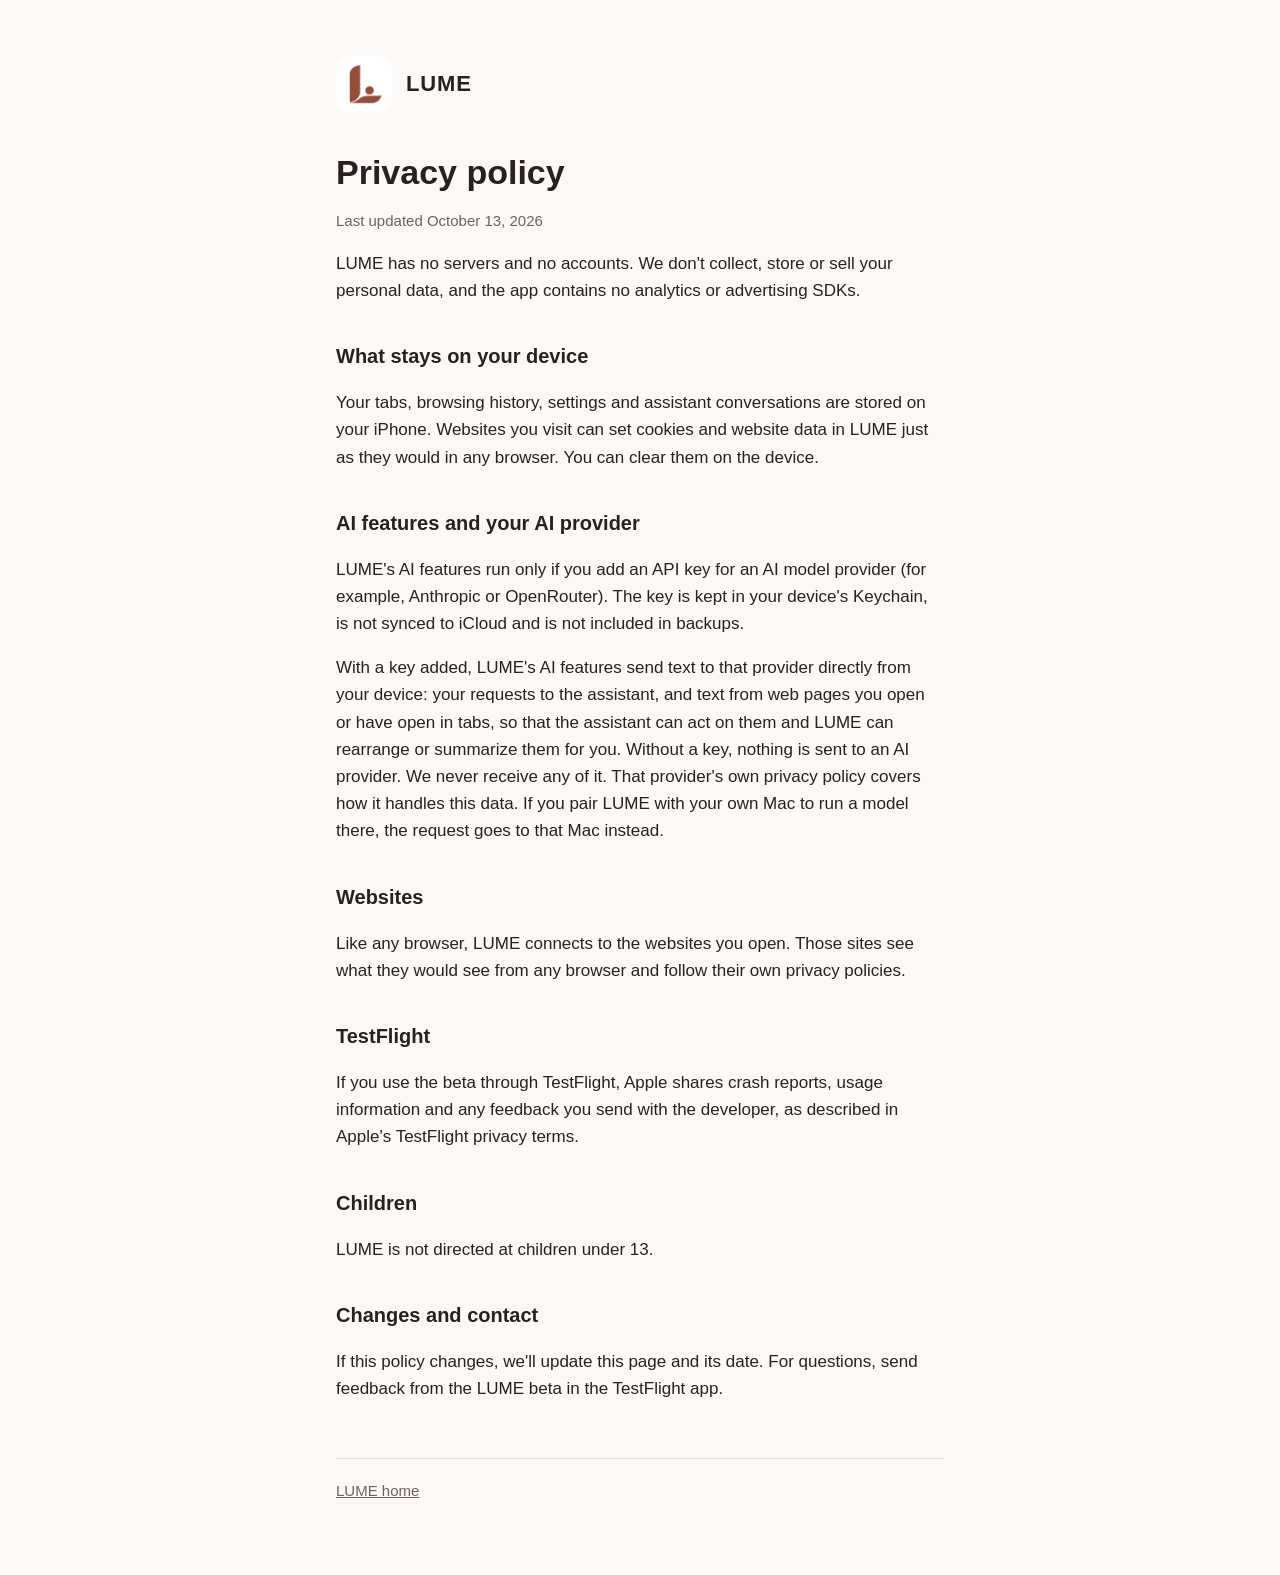
==== privacy.html @ 7d08f89e "Add the LUME website and privacy policy for GitHub Pages An orphan branch holding only the public si" ====
<!doctype html>
<html lang="en">
<head>
<meta charset="utf-8">
<meta name="viewport" content="width=device-width, initial-scale=1">
<title>LUME Privacy Policy</title>
<link rel="icon" href="logo.png">
<link rel="stylesheet" href="style.css">
</head>
<body>
<main>
  <header>
    <img src="logo.png" alt="">
    <a href="./">LUME</a>
  </header>

  <h1>Privacy policy</h1>
  <p class="updated">Last updated October 13, 2026</p>

  <p>LUME has no servers and no accounts. We don't collect, store or sell your personal data, and the app contains no analytics or advertising SDKs.</p>

  <h2>What stays on your device</h2>
  <p>Your tabs, browsing history, settings and assistant conversations are stored on your iPhone. Websites you visit can set cookies and website data in LUME just as they would in any browser. You can clear them on the device.</p>

  <h2>AI features and your AI provider</h2>
  <p>LUME's AI features run only if you add an API key for an AI model provider (for example, Anthropic or OpenRouter). The key is kept in your device's Keychain, is not synced to iCloud and is not included in backups.</p>
  <p>With a key added, LUME's AI features send text to that provider directly from your device: your requests to the assistant, and text from web pages you open or have open in tabs, so that the assistant can act on them and LUME can rearrange or summarize them for you. Without a key, nothing is sent to an AI provider. We never receive any of it. That provider's own privacy policy covers how it handles this data. If you pair LUME with your own Mac to run a model there, the request goes to that Mac instead.</p>

  <h2>Websites</h2>
  <p>Like any browser, LUME connects to the websites you open. Those sites see what they would see from any browser and follow their own privacy policies.</p>

  <h2>TestFlight</h2>
  <p>If you use the beta through TestFlight, Apple shares crash reports, usage information and any feedback you send with the developer, as described in Apple's TestFlight privacy terms.</p>

  <h2>Children</h2>
  <p>LUME is not directed at children under 13.</p>

  <h2>Changes and contact</h2>
  <p>If this policy changes, we'll update this page and its date. For questions, send feedback from the LUME beta in the TestFlight app.</p>

  <footer>
    <a href="./">LUME home</a>
  </footer>
</main>
</body>
</html>
---- style.css ----
:root {
  --bg: #fbf8f5;
  --fg: #2a211d;
  --muted: #6e625b;
  --accent: #96503c;
  --rule: #e6ddd6;
}
@media (prefers-color-scheme: dark) {
  :root {
    --bg: #171311;
    --fg: #f1e9e3;
    --muted: #a99d95;
    --accent: #d98b72;
    --rule: #332b27;
  }
}
* { box-sizing: border-box; }
body {
  margin: 0;
  background: var(--bg);
  color: var(--fg);
  font: 17px/1.6 -apple-system, BlinkMacSystemFont, "Helvetica Neue", Arial, sans-serif;
}
main { max-width: 640px; margin: 0 auto; padding: 56px 16px 72px; }
header { display: flex; align-items: center; gap: 14px; margin-bottom: 40px; }
header img { width: 56px; height: 56px; border-radius: 13px; background: #fff; }
header a { color: inherit; text-decoration: none; font-weight: 700; font-size: 22px; letter-spacing: 0.04em; }
h1 { font-size: 34px; line-height: 1.2; margin: 0 0 16px; }
h2 { font-size: 20px; margin: 36px 0 8px; }
p, li { color: var(--fg); }
.lede { font-size: 20px; color: var(--muted); margin-bottom: 32px; }
a { color: var(--accent); }
.button {
  display: inline-block; padding: 12px 22px; border-radius: 999px;
  background: var(--accent); color: #fff; text-decoration: none; font-weight: 600;
}
footer { margin-top: 56px; padding-top: 20px; border-top: 1px solid var(--rule); color: var(--muted); font-size: 15px; }
footer a { color: var(--muted); }
.updated { color: var(--muted); font-size: 15px; }
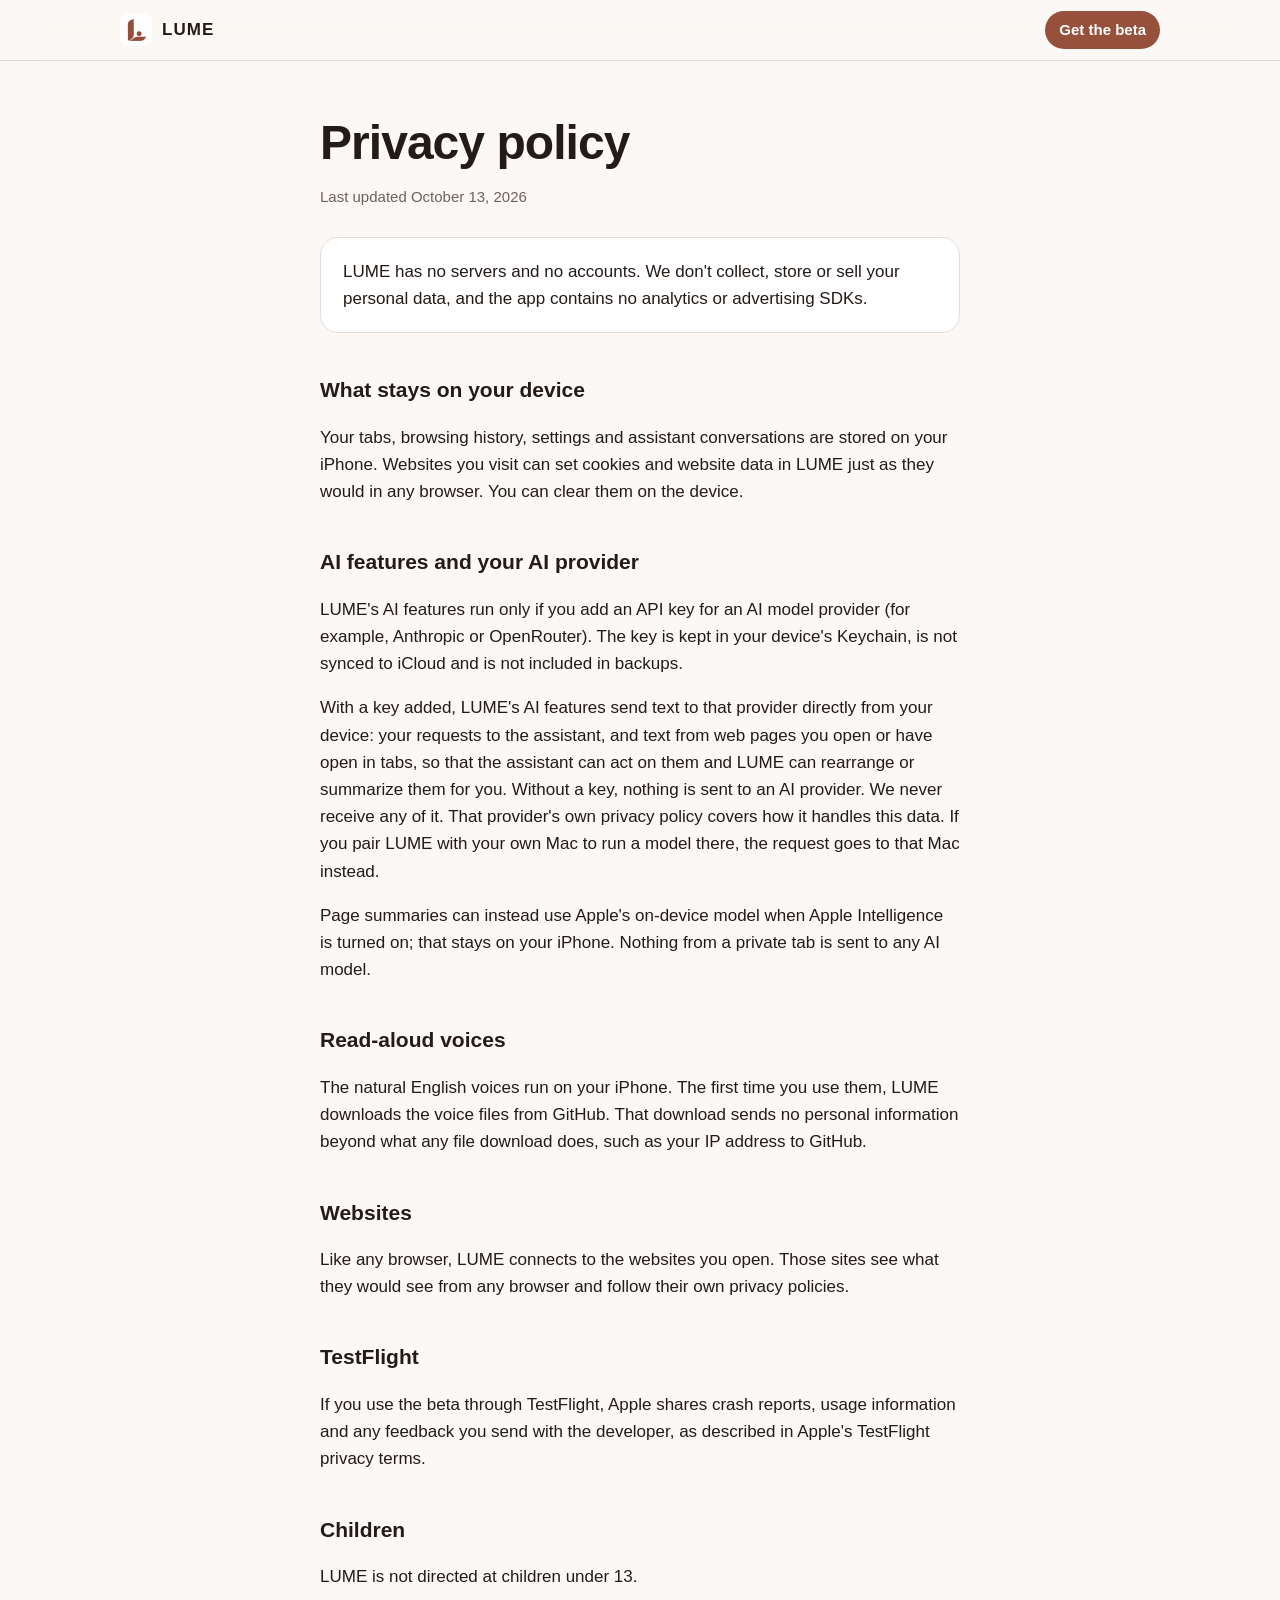
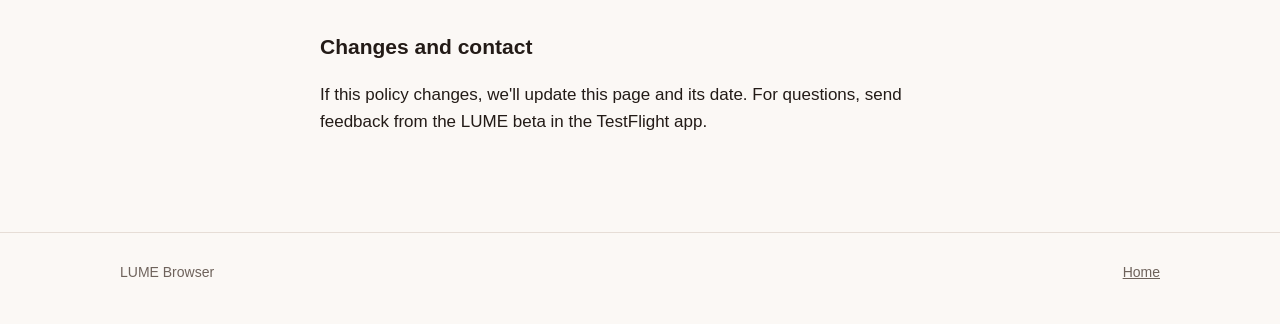
==== commit aa53720c: "Redesign the site with real screenshots and a verified feature list Screenshots were captured on 202" ====
--- a/privacy.html
+++ b/privacy.html
@@ -8,16 +8,18 @@
 <link rel="stylesheet" href="style.css">
 </head>
 <body>
-<main>
-  <header>
-    <img src="logo.png" alt="">
-    <a href="./">LUME</a>
-  </header>
+<nav>
+  <div class="wrap">
+    <a class="brand" href="./"><img src="logo.png" alt="">LUME</a>
+    <div class="links"><a class="pill" href="https://testflight.apple.com/join/erP8dkqD">Get the beta</a></div>
+  </div>
+</nav>
+<main class="doc">
 
   <h1>Privacy policy</h1>
   <p class="updated">Last updated October 13, 2026</p>
 
-  <p>LUME has no servers and no accounts. We don't collect, store or sell your personal data, and the app contains no analytics or advertising SDKs.</p>
+  <p class="summary">LUME has no servers and no accounts. We don't collect, store or sell your personal data, and the app contains no analytics or advertising SDKs.</p>
 
   <h2>What stays on your device</h2>
   <p>Your tabs, browsing history, settings and assistant conversations are stored on your iPhone. Websites you visit can set cookies and website data in LUME just as they would in any browser. You can clear them on the device.</p>
@@ -25,6 +27,10 @@
   <h2>AI features and your AI provider</h2>
   <p>LUME's AI features run only if you add an API key for an AI model provider (for example, Anthropic or OpenRouter). The key is kept in your device's Keychain, is not synced to iCloud and is not included in backups.</p>
   <p>With a key added, LUME's AI features send text to that provider directly from your device: your requests to the assistant, and text from web pages you open or have open in tabs, so that the assistant can act on them and LUME can rearrange or summarize them for you. Without a key, nothing is sent to an AI provider. We never receive any of it. That provider's own privacy policy covers how it handles this data. If you pair LUME with your own Mac to run a model there, the request goes to that Mac instead.</p>
+  <p>Page summaries can instead use Apple's on-device model when Apple Intelligence is turned on; that stays on your iPhone. Nothing from a private tab is sent to any AI model.</p>
+
+  <h2>Read-aloud voices</h2>
+  <p>The natural English voices run on your iPhone. The first time you use them, LUME downloads the voice files from GitHub. That download sends no personal information beyond what any file download does, such as your IP address to GitHub.</p>
 
   <h2>Websites</h2>
   <p>Like any browser, LUME connects to the websites you open. Those sites see what they would see from any browser and follow their own privacy policies.</p>
@@ -38,9 +44,9 @@
   <h2>Changes and contact</h2>
   <p>If this policy changes, we'll update this page and its date. For questions, send feedback from the LUME beta in the TestFlight app.</p>
 
-  <footer>
-    <a href="./">LUME home</a>
-  </footer>
 </main>
+<footer>
+  <div class="wrap"><span>LUME Browser</span><span><a href="./">Home</a></span></div>
+</footer>
 </body>
 </html>
--- a/style.css
+++ b/style.css
@@ -1,39 +1,120 @@
 :root {
   --bg: #fbf8f5;
-  --fg: #2a211d;
+  --bg-alt: #f3ece6;
+  --card: #ffffff;
+  --fg: #231b17;
   --muted: #6e625b;
   --accent: #96503c;
+  --accent-soft: #f1dfd7;
   --rule: #e6ddd6;
+  --frame: #1b1513;
+  --shadow: 0 30px 60px -25px rgba(70, 35, 20, 0.35);
 }
 @media (prefers-color-scheme: dark) {
   :root {
-    --bg: #171311;
-    --fg: #f1e9e3;
+    --bg: #14100e;
+    --bg-alt: #1c1714;
+    --card: #221c19;
+    --fg: #f3ebe5;
     --muted: #a99d95;
-    --accent: #d98b72;
+    --accent: #e0947b;
+    --accent-soft: #3a2721;
     --rule: #332b27;
+    --frame: #000;
+    --shadow: 0 30px 60px -25px rgba(0, 0, 0, 0.8);
   }
 }
 * { box-sizing: border-box; }
+html { scroll-behavior: smooth; }
 body {
   margin: 0;
   background: var(--bg);
   color: var(--fg);
-  font: 17px/1.6 -apple-system, BlinkMacSystemFont, "Helvetica Neue", Arial, sans-serif;
+  font: 17px/1.6 -apple-system, BlinkMacSystemFont, "SF Pro Text", "Helvetica Neue", Arial, sans-serif;
+  -webkit-font-smoothing: antialiased;
 }
-main { max-width: 640px; margin: 0 auto; padding: 56px 16px 72px; }
-header { display: flex; align-items: center; gap: 14px; margin-bottom: 40px; }
-header img { width: 56px; height: 56px; border-radius: 13px; background: #fff; }
-header a { color: inherit; text-decoration: none; font-weight: 700; font-size: 22px; letter-spacing: 0.04em; }
-h1 { font-size: 34px; line-height: 1.2; margin: 0 0 16px; }
-h2 { font-size: 20px; margin: 36px 0 8px; }
-p, li { color: var(--fg); }
-.lede { font-size: 20px; color: var(--muted); margin-bottom: 32px; }
+img { max-width: 100%; display: block; }
 a { color: var(--accent); }
-.button {
-  display: inline-block; padding: 12px 22px; border-radius: 999px;
-  background: var(--accent); color: #fff; text-decoration: none; font-weight: 600;
+.wrap { max-width: 1080px; margin: 0 auto; padding: 0 20px; }
+
+/* Nav */
+nav { position: sticky; top: 0; z-index: 10; backdrop-filter: saturate(180%) blur(16px); -webkit-backdrop-filter: saturate(180%) blur(16px); background: color-mix(in srgb, var(--bg) 78%, transparent); border-bottom: 1px solid var(--rule); }
+nav .wrap { display: flex; align-items: center; justify-content: space-between; height: 60px; }
+.brand { display: flex; align-items: center; gap: 10px; color: inherit; text-decoration: none; font-weight: 700; letter-spacing: 0.06em; }
+.brand img { width: 32px; height: 32px; border-radius: 8px; background: #fff; }
+nav .links { display: flex; gap: 22px; align-items: center; font-size: 15px; }
+nav .links a { color: var(--muted); text-decoration: none; }
+nav .links a.pill { color: #fff; background: var(--accent); padding: 7px 14px; border-radius: 999px; font-weight: 600; }
+@media (max-width: 640px) { nav .links a:not(.pill) { display: none; } }
+
+/* Hero */
+.hero { position: relative; overflow: hidden; padding: 84px 0 40px; text-align: center; }
+.hero::before { content: ""; position: absolute; inset: -40% -20% auto; height: 640px; background: radial-gradient(closest-side, var(--accent-soft), transparent); z-index: -1; }
+.eyebrow { display: inline-block; font-size: 13px; font-weight: 600; letter-spacing: 0.08em; text-transform: uppercase; color: var(--accent); background: var(--accent-soft); padding: 5px 12px; border-radius: 999px; margin-bottom: 20px; }
+.hero h1 { font-size: clamp(40px, 7vw, 72px); line-height: 1.04; letter-spacing: -0.03em; margin: 0 auto 20px; max-width: 14ch; }
+.hero p.lede { font-size: clamp(18px, 2.2vw, 22px); color: var(--muted); max-width: 36em; margin: 0 auto 32px; }
+.cta { display: inline-flex; align-items: center; gap: 10px; padding: 14px 26px; border-radius: 999px; background: var(--accent); color: #fff; text-decoration: none; font-weight: 600; font-size: 17px; box-shadow: 0 10px 30px -10px var(--accent); }
+.cta:hover { filter: brightness(1.06); }
+.sub { display: block; margin-top: 12px; font-size: 14px; color: var(--muted); }
+
+/* Phones */
+.phones { display: flex; justify-content: center; align-items: flex-end; gap: 28px; margin-top: 56px; padding-bottom: 12px; }
+.phone { flex: 0 0 auto; width: 260px; border-radius: 44px; padding: 9px; background: var(--frame); box-shadow: var(--shadow); }
+.phone img { border-radius: 36px; width: 100%; height: auto; }
+.phones .phone:nth-child(2) { width: 290px; }
+.phones .phone:nth-child(1), .phones .phone:nth-child(3) { transform: translateY(24px); }
+@media (max-width: 860px) { .phones .phone:nth-child(1), .phones .phone:nth-child(3) { display: none; } }
+
+/* Sections */
+section { padding: 88px 0; }
+section.alt { background: var(--bg-alt); }
+.section-head { text-align: center; max-width: 40em; margin: 0 auto 48px; }
+.section-head h2 { font-size: clamp(30px, 4.5vw, 44px); line-height: 1.1; letter-spacing: -0.02em; margin: 0 0 14px; }
+.section-head p { color: var(--muted); font-size: 19px; margin: 0; }
+
+.split { display: grid; grid-template-columns: 1fr 1fr; gap: 64px; align-items: center; }
+.split.flip .copy { order: 2; }
+.split .copy h3 { font-size: clamp(26px, 3.5vw, 36px); line-height: 1.15; letter-spacing: -0.02em; margin: 0 0 14px; }
+.split .copy p { color: var(--muted); font-size: 18px; }
+.split .copy ul { list-style: none; padding: 0; margin: 20px 0 0; }
+.split .copy li { padding: 8px 0 8px 30px; position: relative; border-top: 1px solid var(--rule); }
+.split .copy li::before { content: ""; position: absolute; left: 4px; top: 17px; width: 10px; height: 10px; border-radius: 50%; background: var(--accent); }
+.split .shot { display: flex; justify-content: center; gap: 20px; }
+.split .shot .phone { width: 250px; }
+@media (max-width: 860px) {
+  .split { grid-template-columns: 1fr; gap: 36px; }
+  .split.flip .copy { order: 0; }
+  .split .shot .phone:nth-child(2) { display: none; }
 }
-footer { margin-top: 56px; padding-top: 20px; border-top: 1px solid var(--rule); color: var(--muted); font-size: 15px; }
+
+/* Feature grid */
+.grid { display: grid; grid-template-columns: repeat(3, 1fr); gap: 18px; }
+@media (max-width: 860px) { .grid { grid-template-columns: repeat(2, 1fr); } }
+@media (max-width: 560px) { .grid { grid-template-columns: 1fr; } }
+.card { background: var(--card); border: 1px solid var(--rule); border-radius: 20px; padding: 24px; }
+.card .icon { width: 40px; height: 40px; border-radius: 11px; background: var(--accent-soft); color: var(--accent); display: grid; place-items: center; margin-bottom: 14px; }
+.card .icon svg { width: 22px; height: 22px; }
+.card h4 { margin: 0 0 6px; font-size: 18px; }
+.card p { margin: 0; color: var(--muted); font-size: 15.5px; }
+
+/* Privacy band */
+.band { text-align: center; }
+.band .cards { display: grid; grid-template-columns: repeat(3, 1fr); gap: 18px; text-align: left; margin-top: 8px; }
+@media (max-width: 760px) { .band .cards { grid-template-columns: 1fr; } }
+
+/* Final CTA */
+.final { text-align: center; padding: 96px 0; }
+.final img.mark { width: 84px; height: 84px; border-radius: 20px; background: #fff; margin: 0 auto 24px; box-shadow: var(--shadow); }
+.final h2 { font-size: clamp(30px, 4.5vw, 44px); margin: 0 0 12px; letter-spacing: -0.02em; }
+.final p { color: var(--muted); margin: 0 0 28px; font-size: 19px; }
+
+footer { border-top: 1px solid var(--rule); padding: 28px 0 40px; color: var(--muted); font-size: 14px; }
+footer .wrap { display: flex; justify-content: space-between; gap: 16px; flex-wrap: wrap; }
 footer a { color: var(--muted); }
-.updated { color: var(--muted); font-size: 15px; }
+
+/* Policy page */
+.doc { max-width: 680px; margin: 0 auto; padding: 56px 20px 80px; }
+.doc h1 { font-size: clamp(34px, 5vw, 48px); letter-spacing: -0.02em; line-height: 1.1; margin: 0 0 8px; }
+.doc h2 { font-size: 21px; margin: 40px 0 8px; }
+.doc .updated { color: var(--muted); font-size: 15px; margin-bottom: 28px; }
+.doc .summary { background: var(--card); border: 1px solid var(--rule); border-radius: 18px; padding: 20px 22px; }
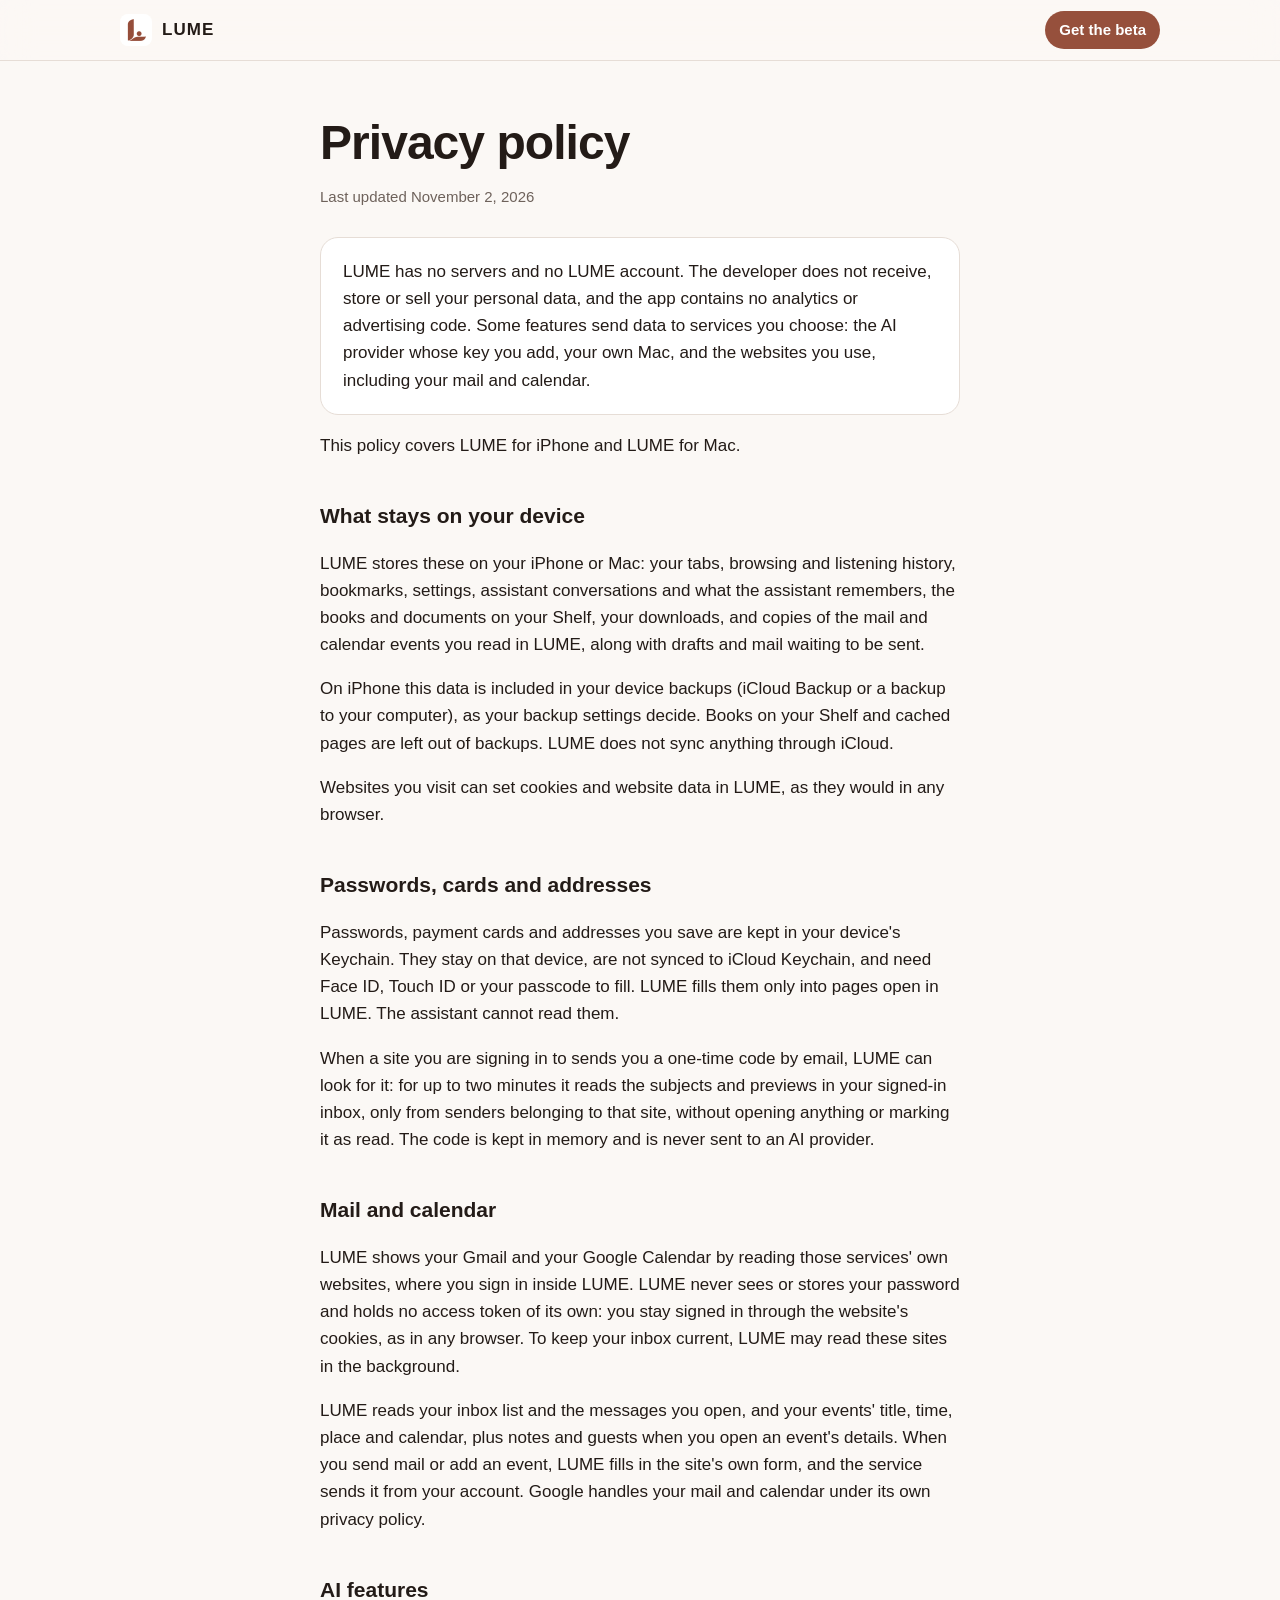
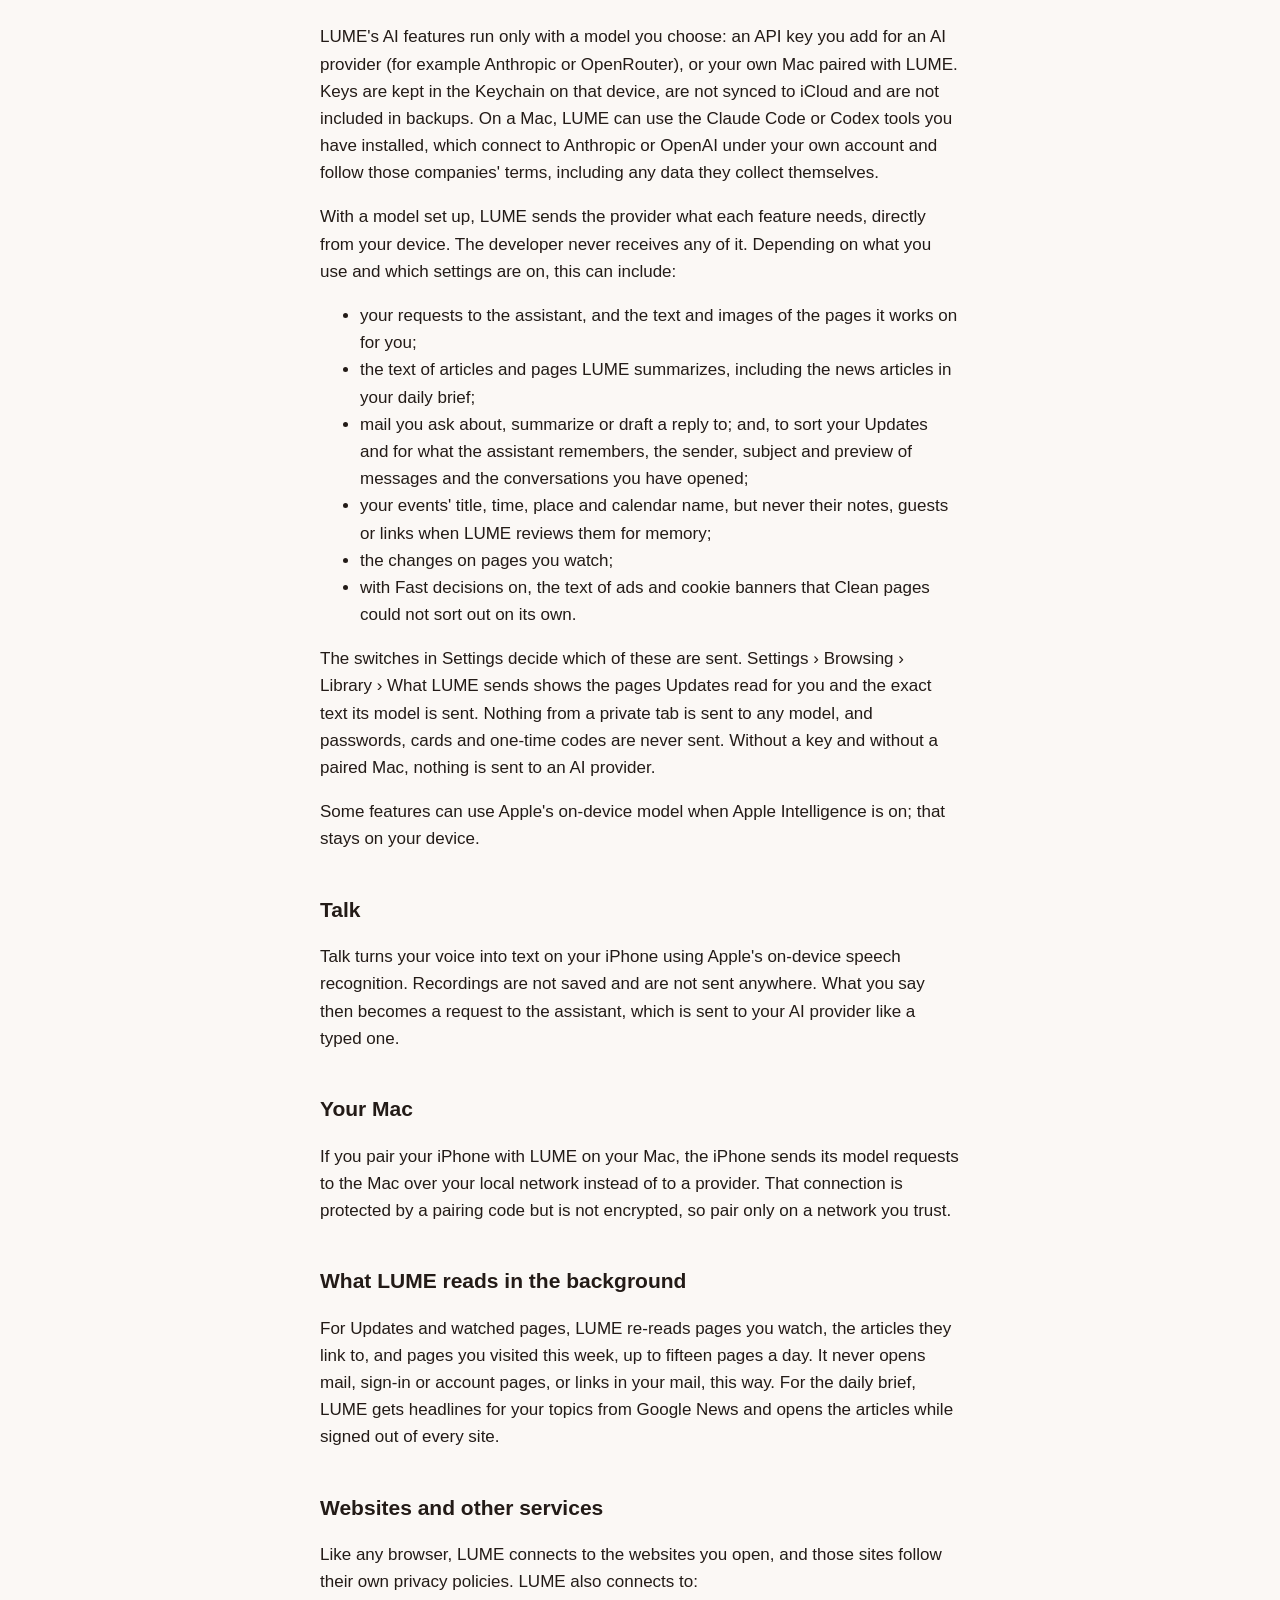
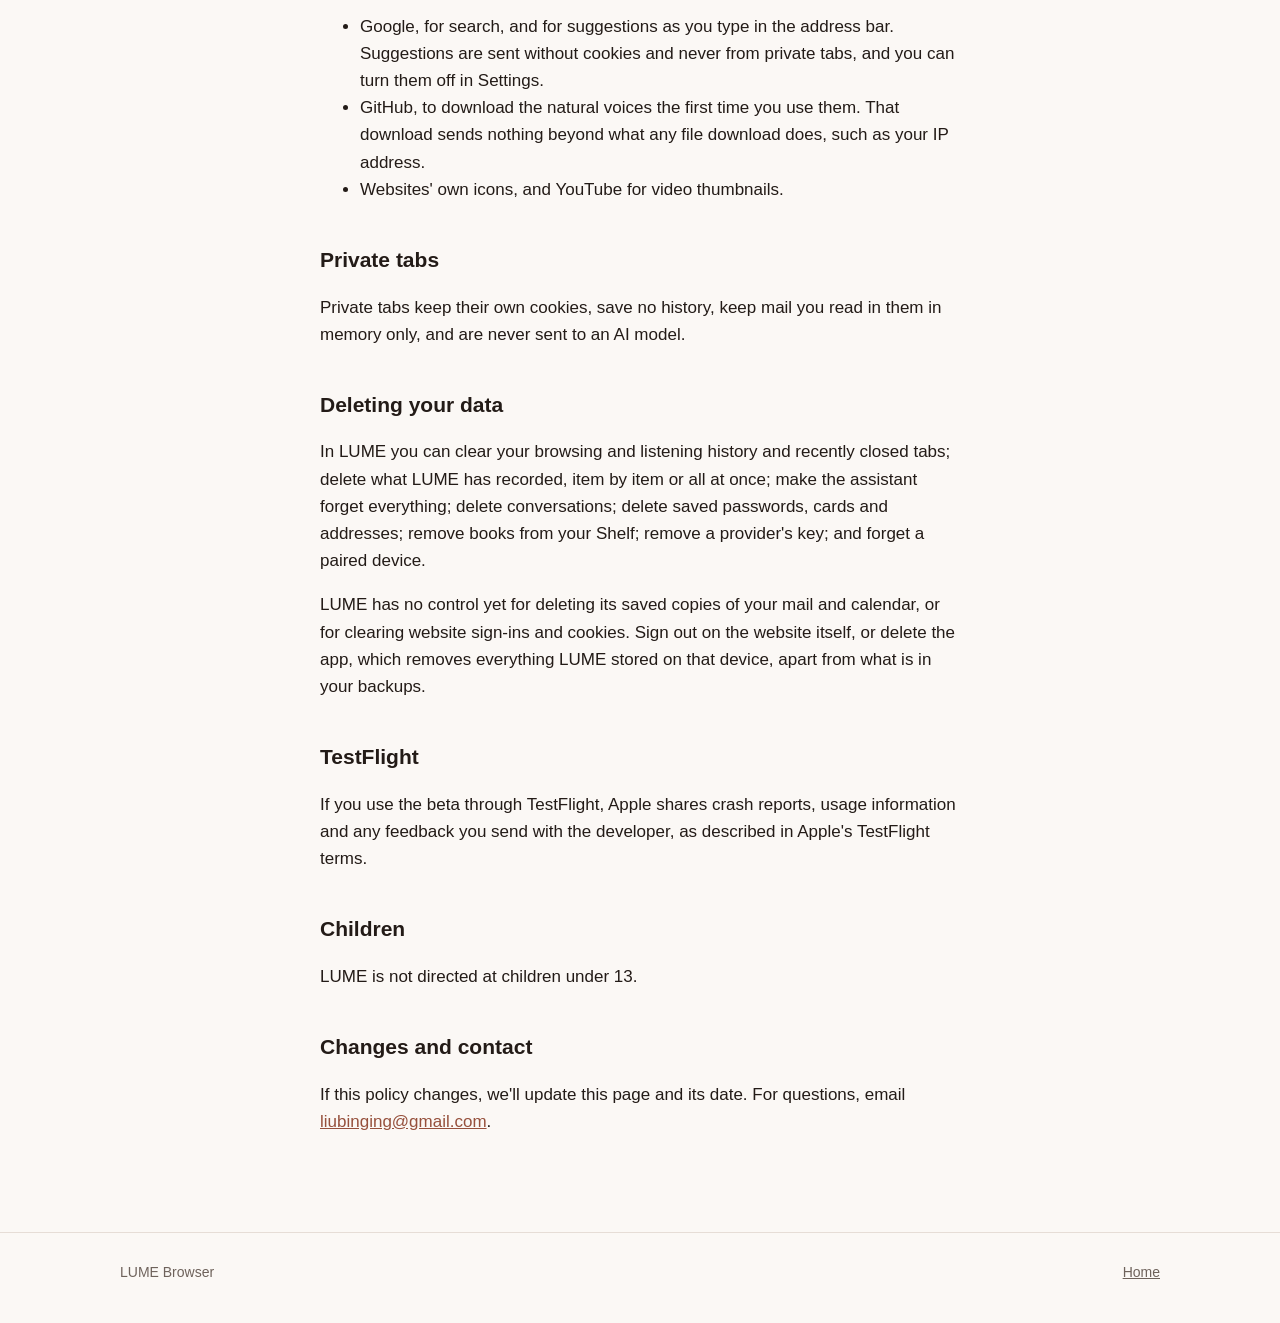
==== commit 86c75856: "Privacy policy: cover Mail, Calendar, the Vault, Talk, the Mac app and background reading Rewritten " ====
--- a/privacy.html
+++ b/privacy.html
@@ -17,32 +17,71 @@
 <main class="doc">
 
   <h1>Privacy policy</h1>
-  <p class="updated">Last updated October 13, 2026</p>
+  <p class="updated">Last updated November 2, 2026</p>
 
-  <p class="summary">LUME has no servers and no accounts. We don't collect, store or sell your personal data, and the app contains no analytics or advertising SDKs.</p>
+  <p class="summary">LUME has no servers and no LUME account. The developer does not receive, store or sell your personal data, and the app contains no analytics or advertising code. Some features send data to services you choose: the AI provider whose key you add, your own Mac, and the websites you use, including your mail and calendar.</p>
+
+  <p>This policy covers LUME for iPhone and LUME for Mac.</p>
 
   <h2>What stays on your device</h2>
-  <p>Your tabs, browsing history, settings and assistant conversations are stored on your iPhone. Websites you visit can set cookies and website data in LUME just as they would in any browser. You can clear them on the device.</p>
+  <p>LUME stores these on your iPhone or Mac: your tabs, browsing and listening history, bookmarks, settings, assistant conversations and what the assistant remembers, the books and documents on your Shelf, your downloads, and copies of the mail and calendar events you read in LUME, along with drafts and mail waiting to be sent.</p>
+  <p>On iPhone this data is included in your device backups (iCloud Backup or a backup to your computer), as your backup settings decide. Books on your Shelf and cached pages are left out of backups. LUME does not sync anything through iCloud.</p>
+  <p>Websites you visit can set cookies and website data in LUME, as they would in any browser.</p>
 
-  <h2>AI features and your AI provider</h2>
-  <p>LUME's AI features run only if you add an API key for an AI model provider (for example, Anthropic or OpenRouter). The key is kept in your device's Keychain, is not synced to iCloud and is not included in backups.</p>
-  <p>With a key added, LUME's AI features send text to that provider directly from your device: your requests to the assistant, and text from web pages you open or have open in tabs, so that the assistant can act on them and LUME can rearrange or summarize them for you. Without a key, nothing is sent to an AI provider. We never receive any of it. That provider's own privacy policy covers how it handles this data. If you pair LUME with your own Mac to run a model there, the request goes to that Mac instead.</p>
-  <p>Page summaries can instead use Apple's on-device model when Apple Intelligence is turned on; that stays on your iPhone. Nothing from a private tab is sent to any AI model.</p>
+  <h2>Passwords, cards and addresses</h2>
+  <p>Passwords, payment cards and addresses you save are kept in your device's Keychain. They stay on that device, are not synced to iCloud Keychain, and need Face ID, Touch ID or your passcode to fill. LUME fills them only into pages open in LUME. The assistant cannot read them.</p>
+  <p>When a site you are signing in to sends you a one-time code by email, LUME can look for it: for up to two minutes it reads the subjects and previews in your signed-in inbox, only from senders belonging to that site, without opening anything or marking it as read. The code is kept in memory and is never sent to an AI provider.</p>
 
-  <h2>Read-aloud voices</h2>
-  <p>The natural English voices run on your iPhone. The first time you use them, LUME downloads the voice files from GitHub. That download sends no personal information beyond what any file download does, such as your IP address to GitHub.</p>
+  <h2>Mail and calendar</h2>
+  <p>LUME shows your Gmail and your Google Calendar by reading those services' own websites, where you sign in inside LUME. LUME never sees or stores your password and holds no access token of its own: you stay signed in through the website's cookies, as in any browser. To keep your inbox current, LUME may read these sites in the background.</p>
+  <p>LUME reads your inbox list and the messages you open, and your events' title, time, place and calendar, plus notes and guests when you open an event's details. When you send mail or add an event, LUME fills in the site's own form, and the service sends it from your account. Google handles your mail and calendar under its own privacy policy.</p>
 
-  <h2>Websites</h2>
-  <p>Like any browser, LUME connects to the websites you open. Those sites see what they would see from any browser and follow their own privacy policies.</p>
+  <h2>AI features</h2>
+  <p>LUME's AI features run only with a model you choose: an API key you add for an AI provider (for example Anthropic or OpenRouter), or your own Mac paired with LUME. Keys are kept in the Keychain on that device, are not synced to iCloud and are not included in backups. On a Mac, LUME can use the Claude Code or Codex tools you have installed, which connect to Anthropic or OpenAI under your own account and follow those companies' terms, including any data they collect themselves.</p>
+  <p>With a model set up, LUME sends the provider what each feature needs, directly from your device. The developer never receives any of it. Depending on what you use and which settings are on, this can include:</p>
+  <ul>
+    <li>your requests to the assistant, and the text and images of the pages it works on for you;</li>
+    <li>the text of articles and pages LUME summarizes, including the news articles in your daily brief;</li>
+    <li>mail you ask about, summarize or draft a reply to; and, to sort your Updates and for what the assistant remembers, the sender, subject and preview of messages and the conversations you have opened;</li>
+    <li>your events' title, time, place and calendar name, but never their notes, guests or links when LUME reviews them for memory;</li>
+    <li>the changes on pages you watch;</li>
+    <li>with Fast decisions on, the text of ads and cookie banners that Clean pages could not sort out on its own.</li>
+  </ul>
+  <p>The switches in Settings decide which of these are sent. Settings › Browsing › Library › What LUME sends shows the pages Updates read for you and the exact text its model is sent. Nothing from a private tab is sent to any model, and passwords, cards and one-time codes are never sent. Without a key and without a paired Mac, nothing is sent to an AI provider.</p>
+  <p>Some features can use Apple's on-device model when Apple Intelligence is on; that stays on your device.</p>
+
+  <h2>Talk</h2>
+  <p>Talk turns your voice into text on your iPhone using Apple's on-device speech recognition. Recordings are not saved and are not sent anywhere. What you say then becomes a request to the assistant, which is sent to your AI provider like a typed one.</p>
+
+  <h2>Your Mac</h2>
+  <p>If you pair your iPhone with LUME on your Mac, the iPhone sends its model requests to the Mac over your local network instead of to a provider. That connection is protected by a pairing code but is not encrypted, so pair only on a network you trust.</p>
+
+  <h2>What LUME reads in the background</h2>
+  <p>For Updates and watched pages, LUME re-reads pages you watch, the articles they link to, and pages you visited this week, up to fifteen pages a day. It never opens mail, sign-in or account pages, or links in your mail, this way. For the daily brief, LUME gets headlines for your topics from Google News and opens the articles while signed out of every site.</p>
+
+  <h2>Websites and other services</h2>
+  <p>Like any browser, LUME connects to the websites you open, and those sites follow their own privacy policies. LUME also connects to:</p>
+  <ul>
+    <li>Google, for search, and for suggestions as you type in the address bar. Suggestions are sent without cookies and never from private tabs, and you can turn them off in Settings.</li>
+    <li>GitHub, to download the natural voices the first time you use them. That download sends nothing beyond what any file download does, such as your IP address.</li>
+    <li>Websites' own icons, and YouTube for video thumbnails.</li>
+  </ul>
+
+  <h2>Private tabs</h2>
+  <p>Private tabs keep their own cookies, save no history, keep mail you read in them in memory only, and are never sent to an AI model.</p>
+
+  <h2>Deleting your data</h2>
+  <p>In LUME you can clear your browsing and listening history and recently closed tabs; delete what LUME has recorded, item by item or all at once; make the assistant forget everything; delete conversations; delete saved passwords, cards and addresses; remove books from your Shelf; remove a provider's key; and forget a paired device.</p>
+  <p>LUME has no control yet for deleting its saved copies of your mail and calendar, or for clearing website sign-ins and cookies. Sign out on the website itself, or delete the app, which removes everything LUME stored on that device, apart from what is in your backups.</p>
 
   <h2>TestFlight</h2>
-  <p>If you use the beta through TestFlight, Apple shares crash reports, usage information and any feedback you send with the developer, as described in Apple's TestFlight privacy terms.</p>
+  <p>If you use the beta through TestFlight, Apple shares crash reports, usage information and any feedback you send with the developer, as described in Apple's TestFlight terms.</p>
 
   <h2>Children</h2>
   <p>LUME is not directed at children under 13.</p>
 
   <h2>Changes and contact</h2>
-  <p>If this policy changes, we'll update this page and its date. For questions, send feedback from the LUME beta in the TestFlight app.</p>
+  <p>If this policy changes, we'll update this page and its date. For questions, email <a href="mailto:liubinging@gmail.com">liubinging@gmail.com</a>.</p>
 
 </main>
 <footer>
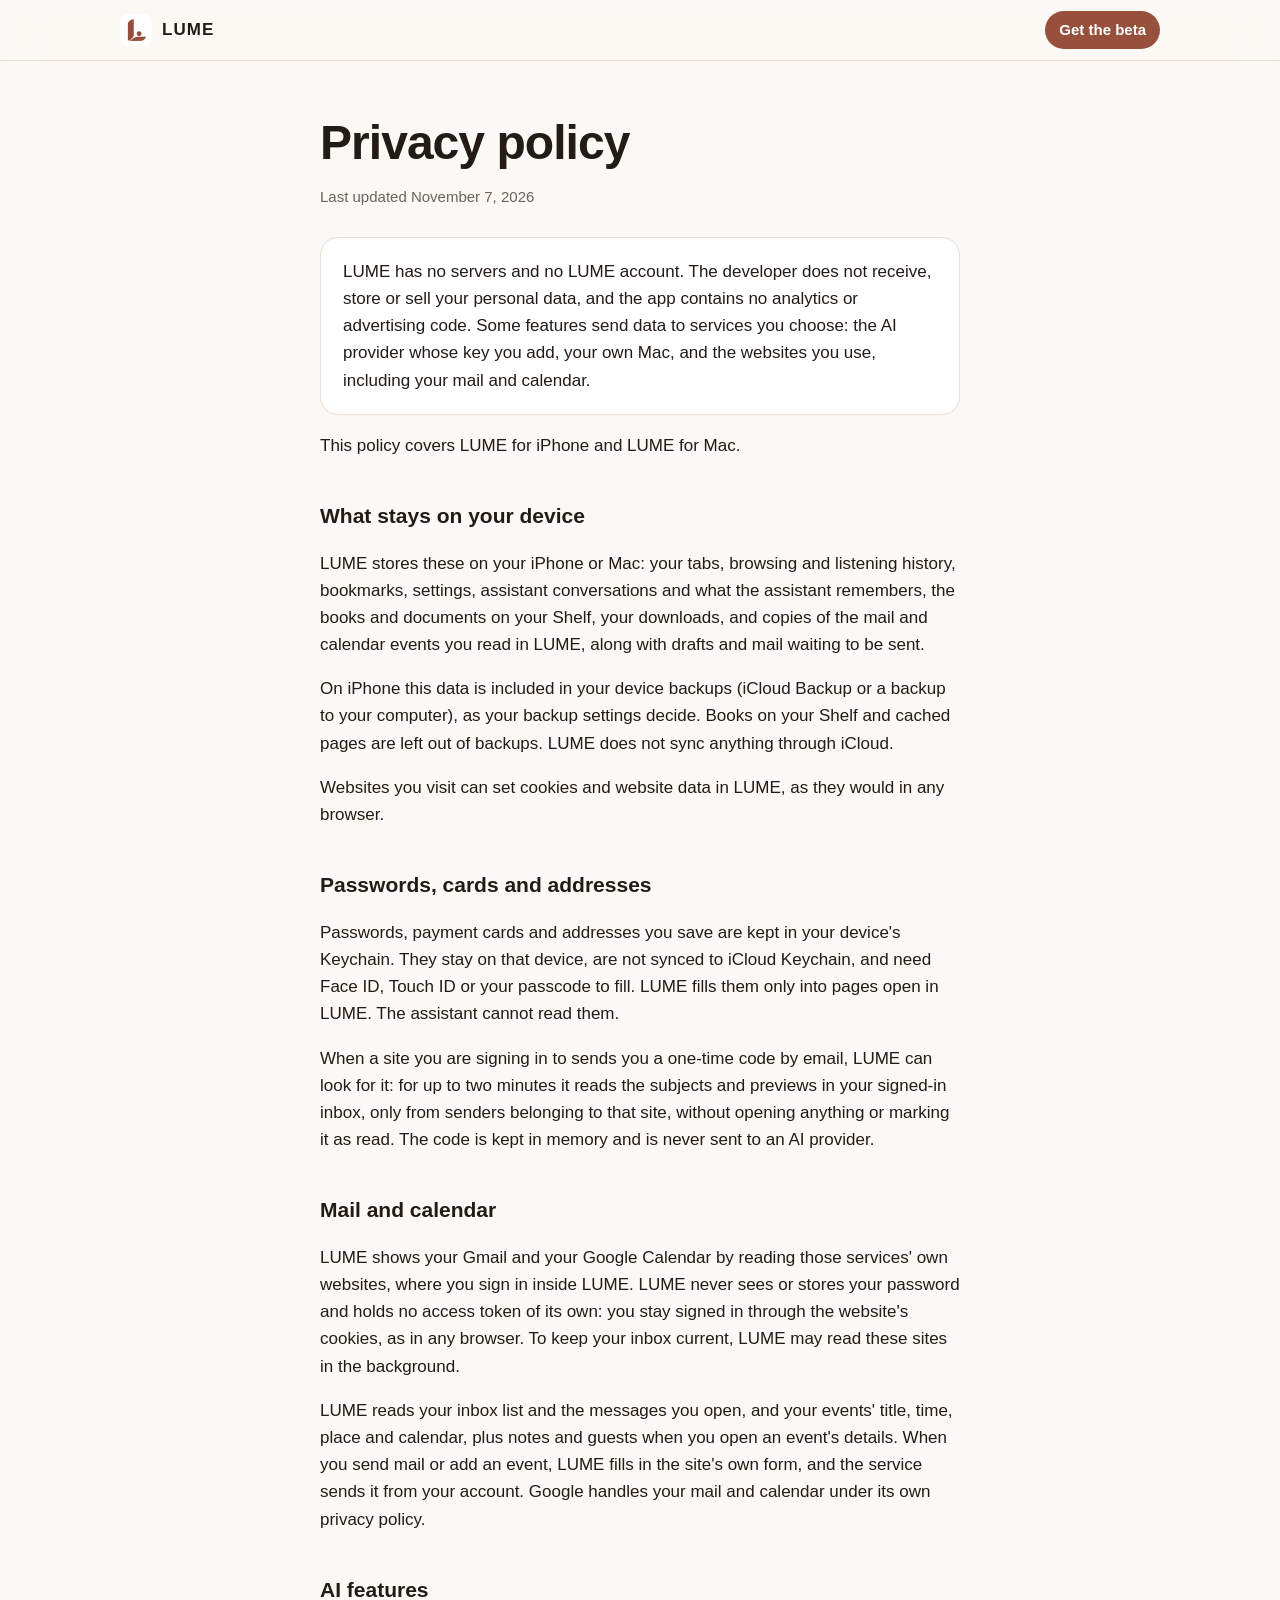
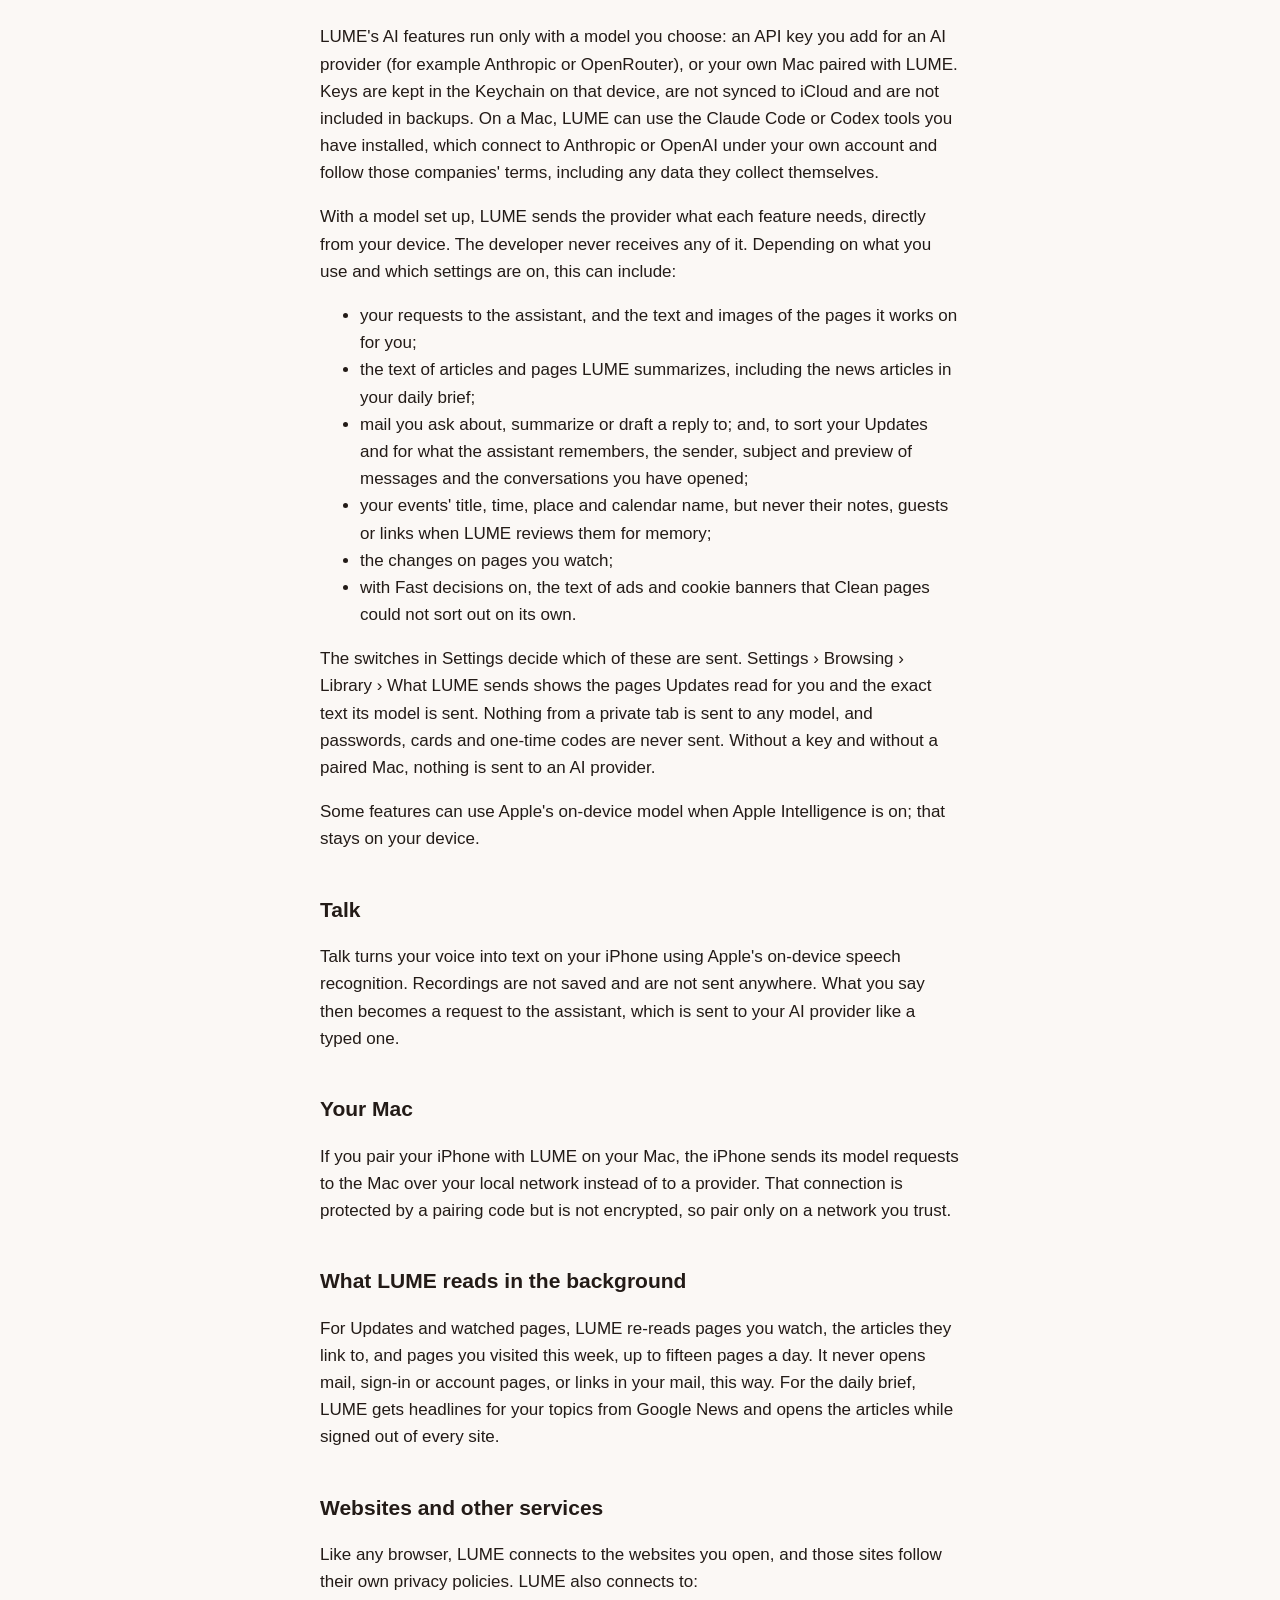
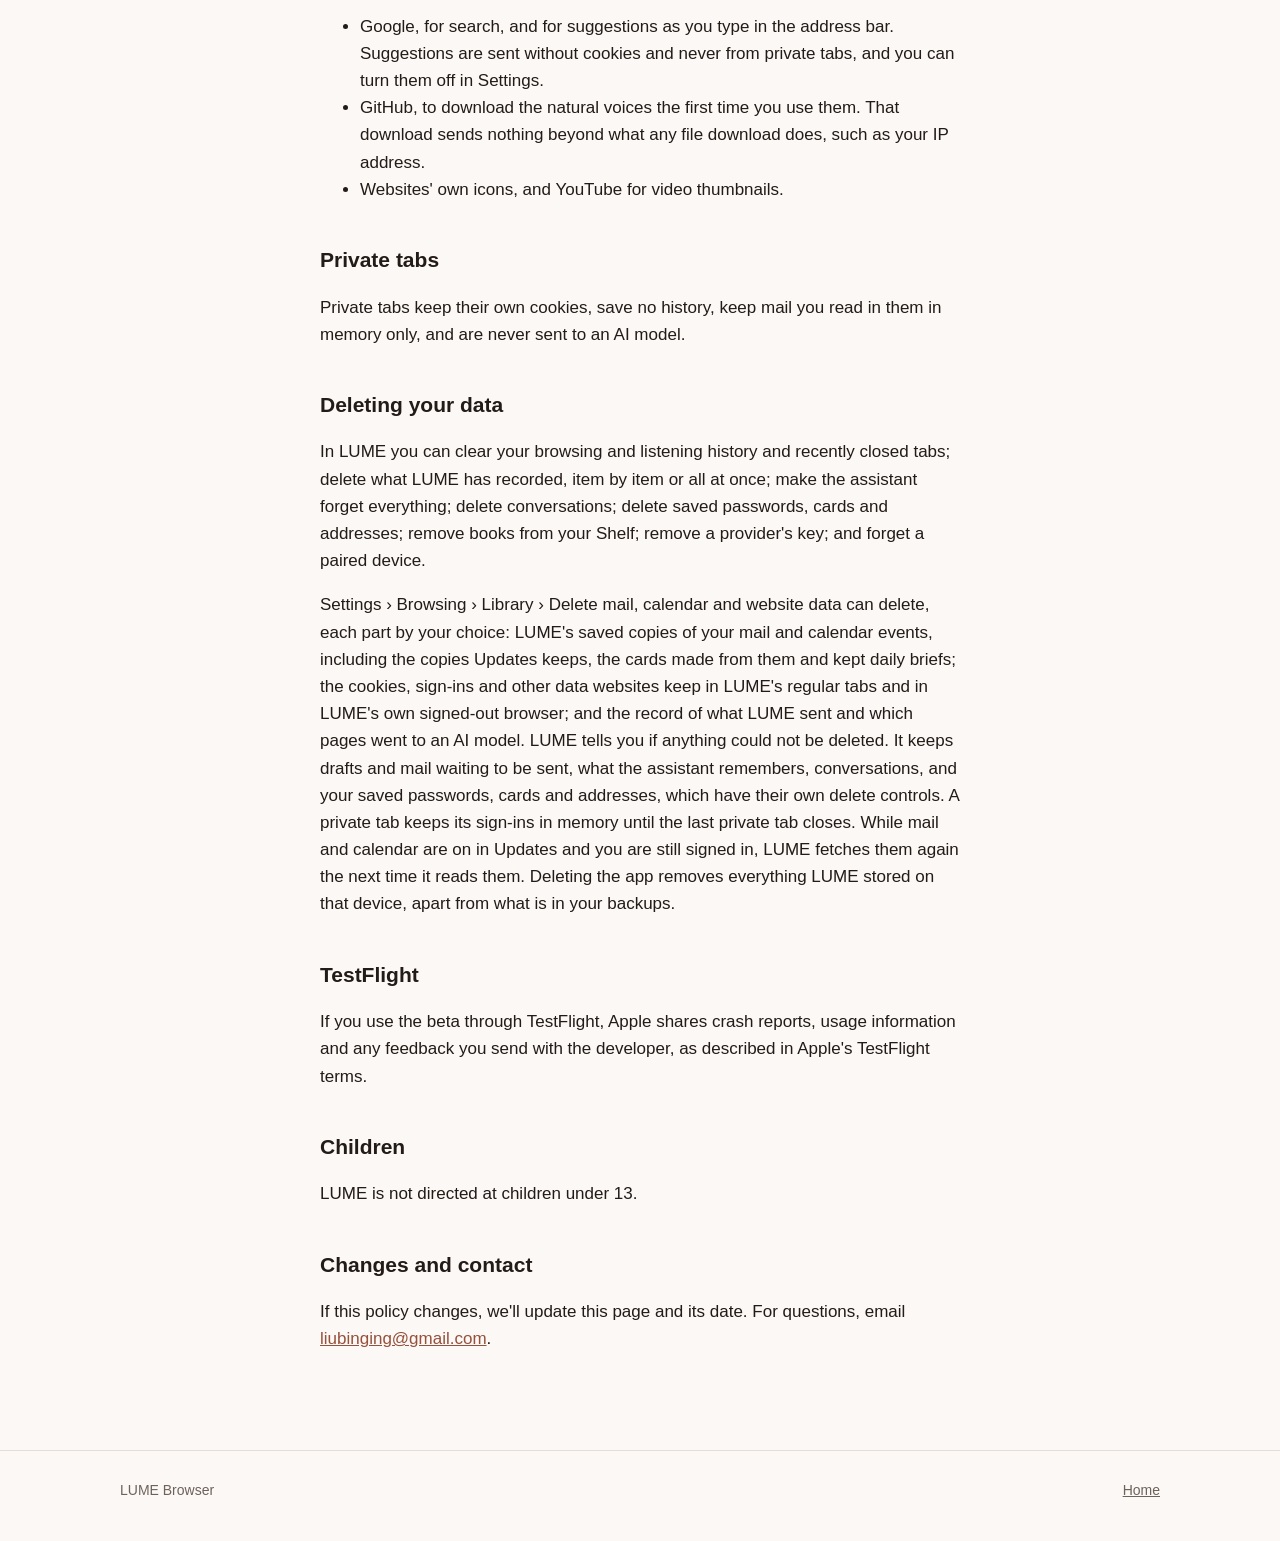
==== commit 6e53c4f8: "Privacy policy: Deleting your data names the Delete control (LUME CB-056) The sentence "LUME has no " ====
--- a/privacy.html
+++ b/privacy.html
@@ -17,7 +17,7 @@
 <main class="doc">
 
   <h1>Privacy policy</h1>
-  <p class="updated">Last updated November 2, 2026</p>
+  <p class="updated">Last updated November 7, 2026</p>
 
   <p class="summary">LUME has no servers and no LUME account. The developer does not receive, store or sell your personal data, and the app contains no analytics or advertising code. Some features send data to services you choose: the AI provider whose key you add, your own Mac, and the websites you use, including your mail and calendar.</p>
 
@@ -72,7 +72,7 @@
 
   <h2>Deleting your data</h2>
   <p>In LUME you can clear your browsing and listening history and recently closed tabs; delete what LUME has recorded, item by item or all at once; make the assistant forget everything; delete conversations; delete saved passwords, cards and addresses; remove books from your Shelf; remove a provider's key; and forget a paired device.</p>
-  <p>LUME has no control yet for deleting its saved copies of your mail and calendar, or for clearing website sign-ins and cookies. Sign out on the website itself, or delete the app, which removes everything LUME stored on that device, apart from what is in your backups.</p>
+  <p>Settings › Browsing › Library › Delete mail, calendar and website data can delete, each part by your choice: LUME's saved copies of your mail and calendar events, including the copies Updates keeps, the cards made from them and kept daily briefs; the cookies, sign-ins and other data websites keep in LUME's regular tabs and in LUME's own signed-out browser; and the record of what LUME sent and which pages went to an AI model. LUME tells you if anything could not be deleted. It keeps drafts and mail waiting to be sent, what the assistant remembers, conversations, and your saved passwords, cards and addresses, which have their own delete controls. A private tab keeps its sign-ins in memory until the last private tab closes. While mail and calendar are on in Updates and you are still signed in, LUME fetches them again the next time it reads them. Deleting the app removes everything LUME stored on that device, apart from what is in your backups.</p>
 
   <h2>TestFlight</h2>
   <p>If you use the beta through TestFlight, Apple shares crash reports, usage information and any feedback you send with the developer, as described in Apple's TestFlight terms.</p>
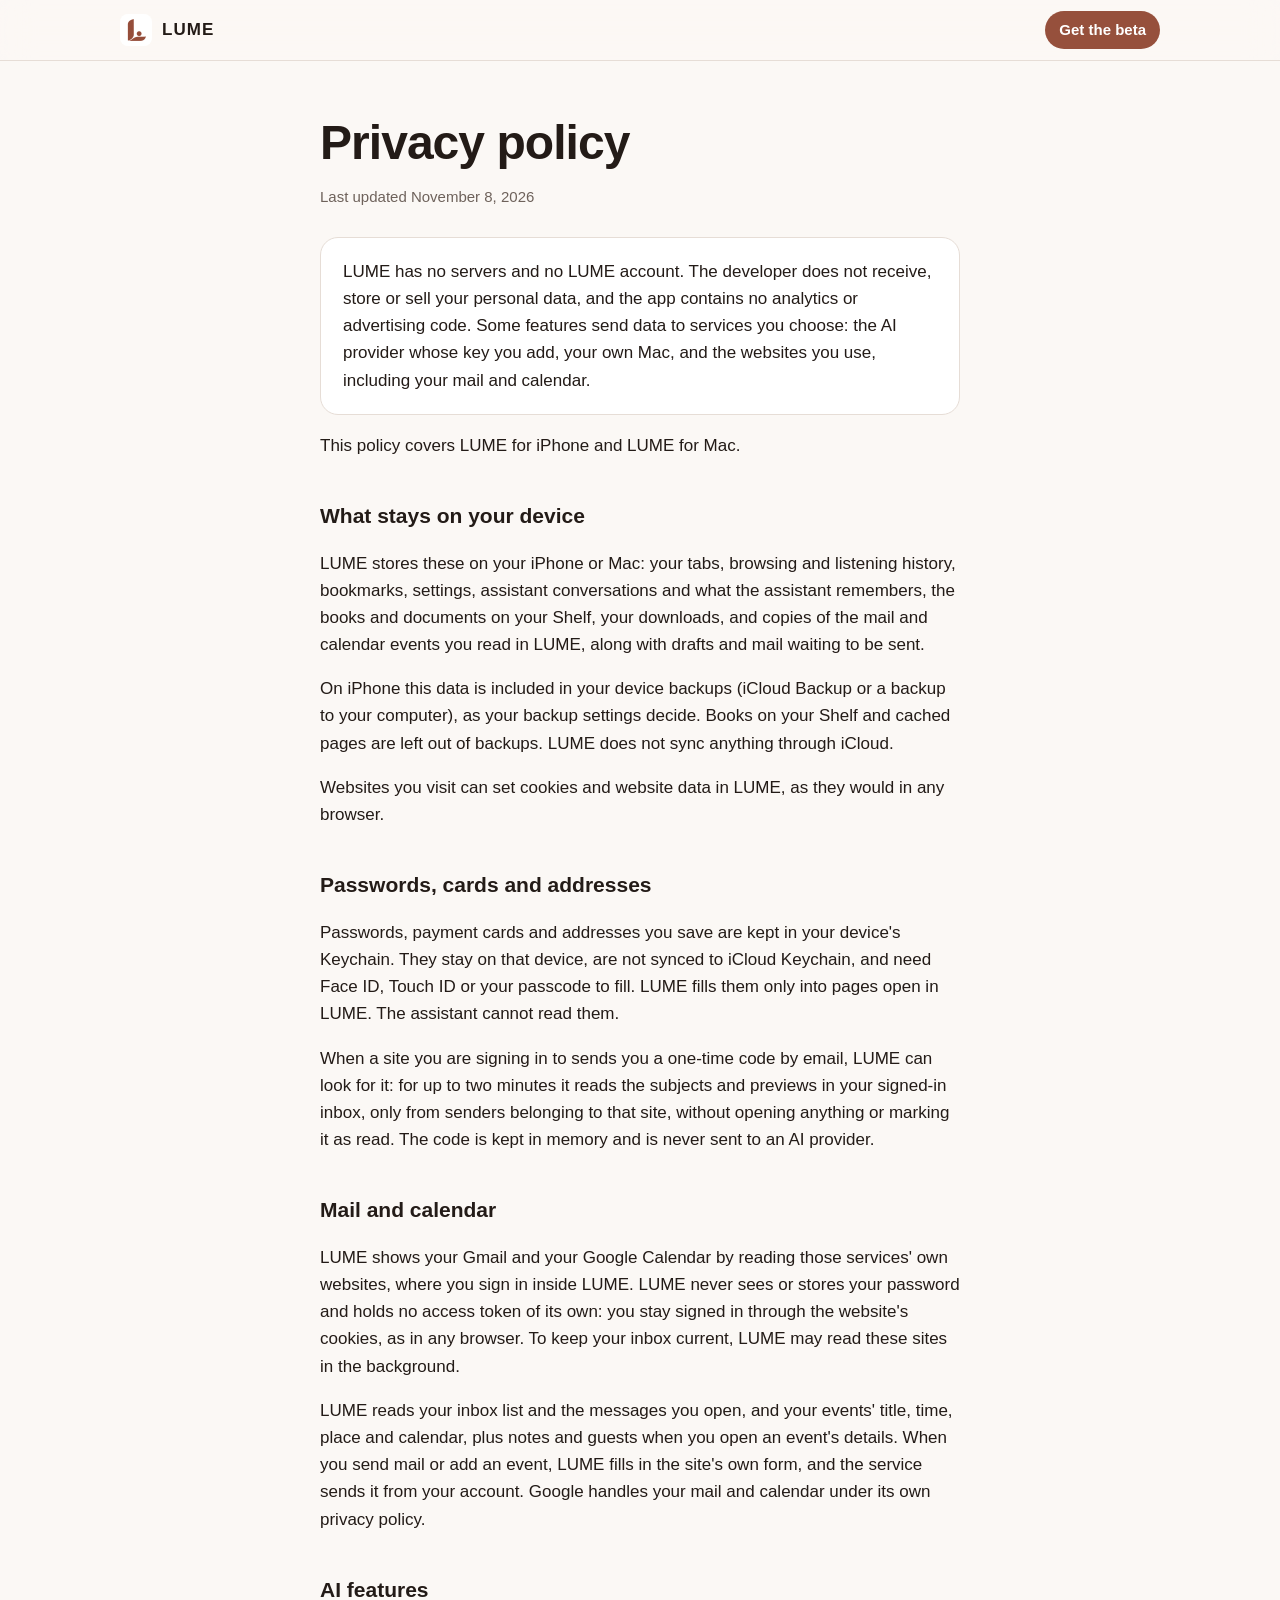
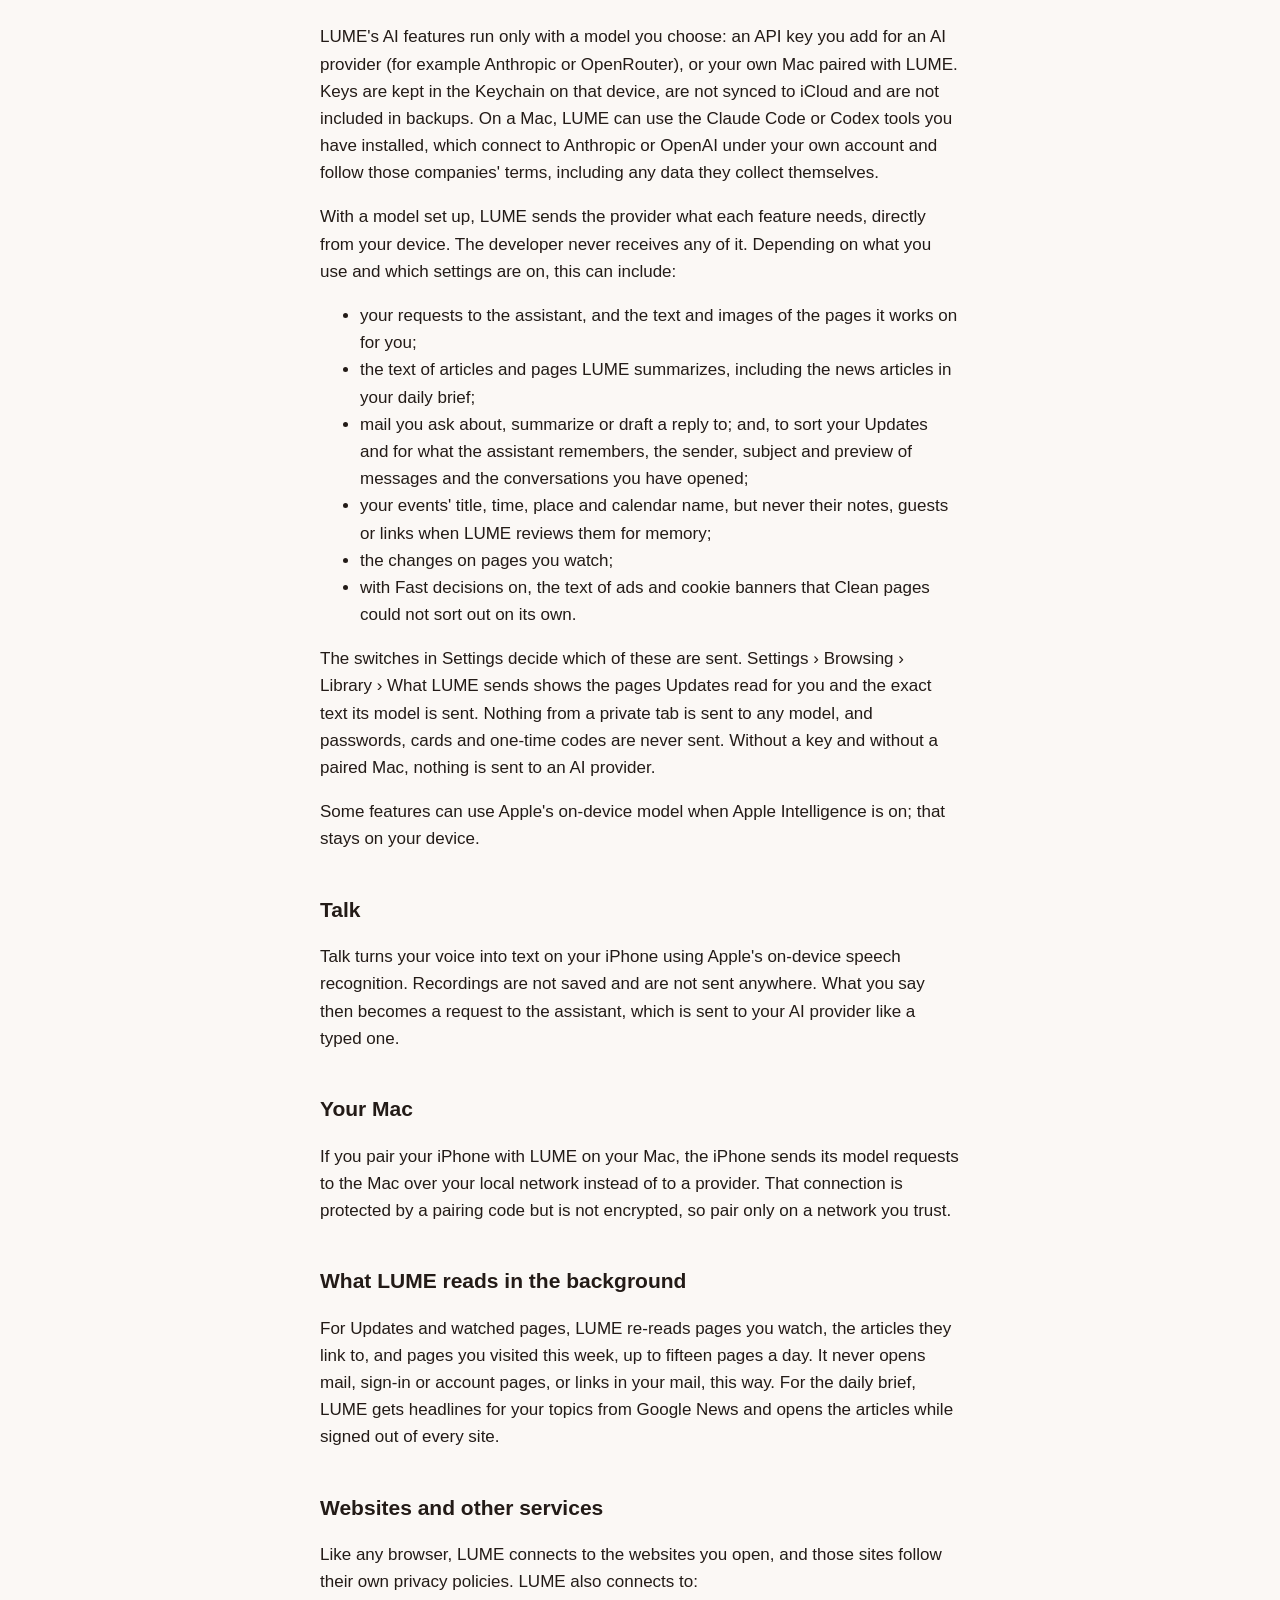
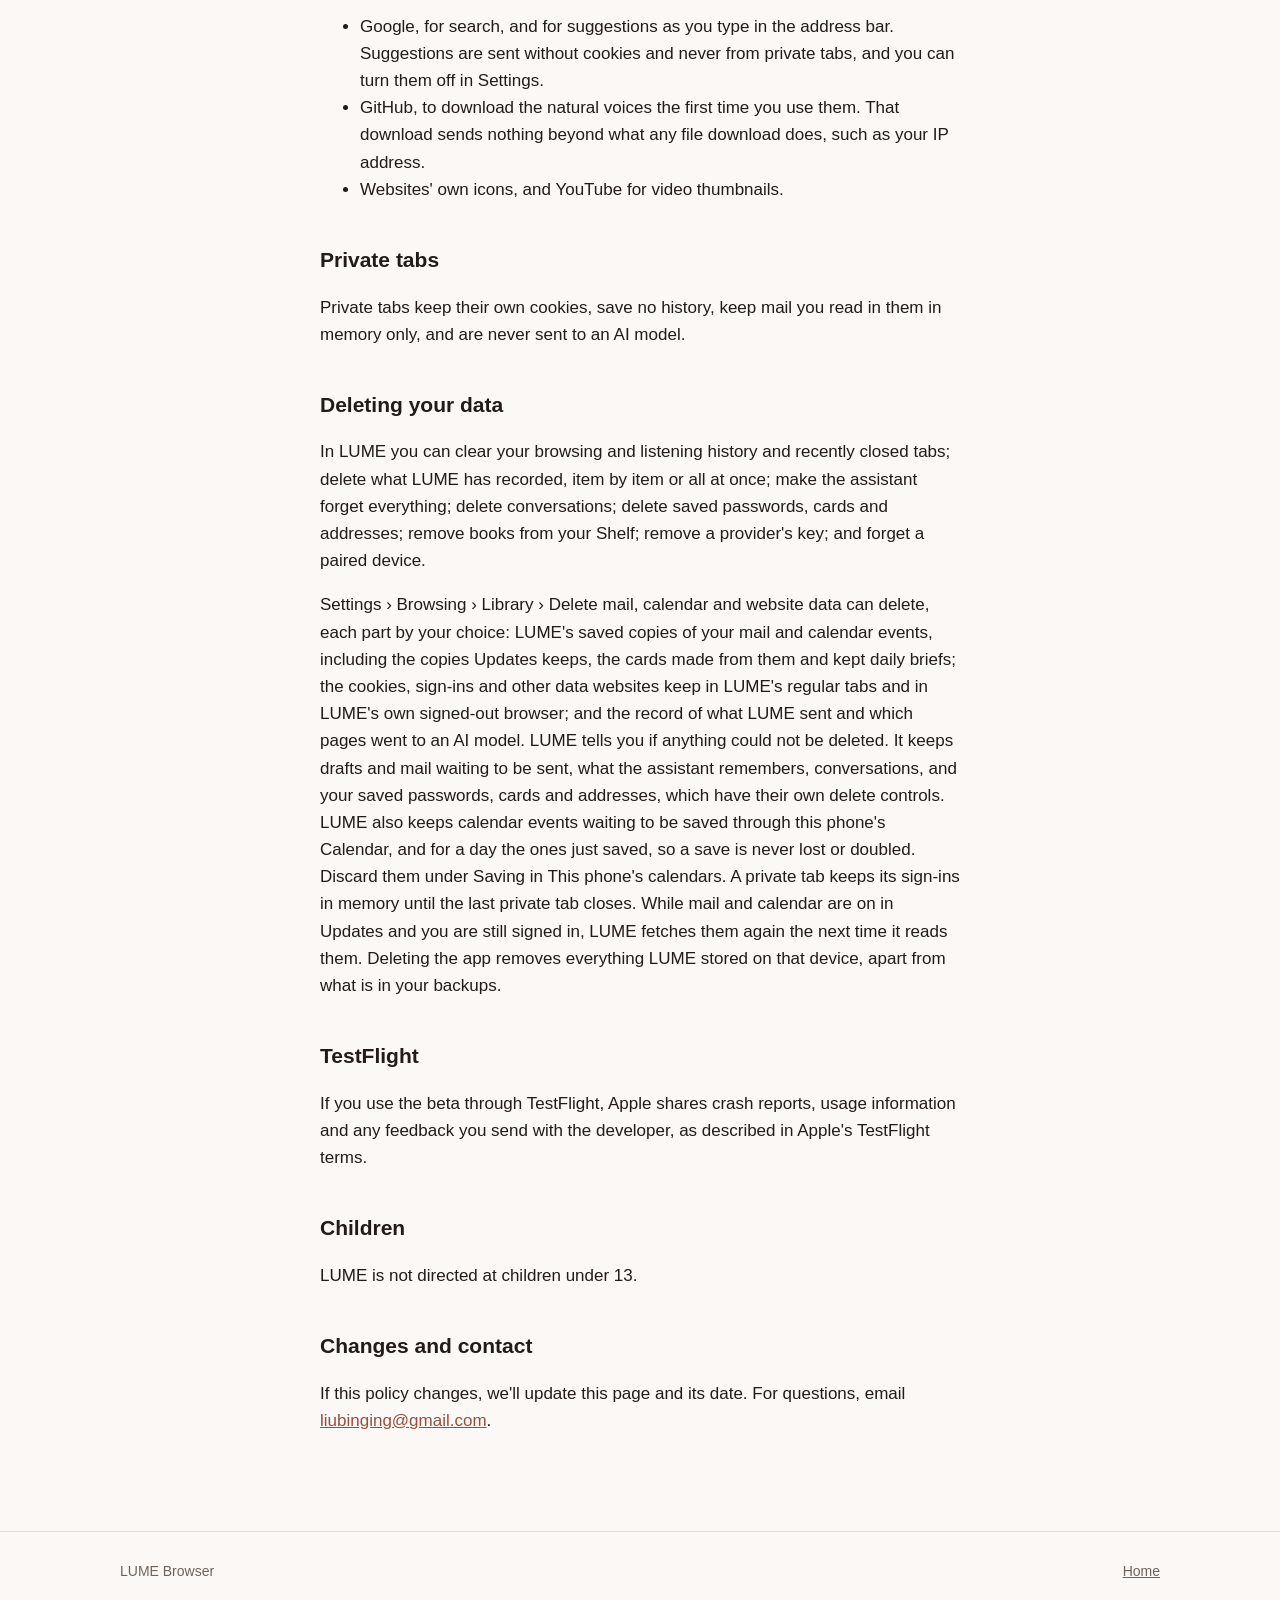
==== commit a9fd228a: "Privacy policy: name the calendar saving queue LUME keeps (LUME CB-061) LUME's own keeps list (DataD" ====
--- a/privacy.html
+++ b/privacy.html
@@ -17,7 +17,7 @@
 <main class="doc">
 
   <h1>Privacy policy</h1>
-  <p class="updated">Last updated November 7, 2026</p>
+  <p class="updated">Last updated November 8, 2026</p>
 
   <p class="summary">LUME has no servers and no LUME account. The developer does not receive, store or sell your personal data, and the app contains no analytics or advertising code. Some features send data to services you choose: the AI provider whose key you add, your own Mac, and the websites you use, including your mail and calendar.</p>
 
@@ -72,7 +72,7 @@
 
   <h2>Deleting your data</h2>
   <p>In LUME you can clear your browsing and listening history and recently closed tabs; delete what LUME has recorded, item by item or all at once; make the assistant forget everything; delete conversations; delete saved passwords, cards and addresses; remove books from your Shelf; remove a provider's key; and forget a paired device.</p>
-  <p>Settings › Browsing › Library › Delete mail, calendar and website data can delete, each part by your choice: LUME's saved copies of your mail and calendar events, including the copies Updates keeps, the cards made from them and kept daily briefs; the cookies, sign-ins and other data websites keep in LUME's regular tabs and in LUME's own signed-out browser; and the record of what LUME sent and which pages went to an AI model. LUME tells you if anything could not be deleted. It keeps drafts and mail waiting to be sent, what the assistant remembers, conversations, and your saved passwords, cards and addresses, which have their own delete controls. A private tab keeps its sign-ins in memory until the last private tab closes. While mail and calendar are on in Updates and you are still signed in, LUME fetches them again the next time it reads them. Deleting the app removes everything LUME stored on that device, apart from what is in your backups.</p>
+  <p>Settings › Browsing › Library › Delete mail, calendar and website data can delete, each part by your choice: LUME's saved copies of your mail and calendar events, including the copies Updates keeps, the cards made from them and kept daily briefs; the cookies, sign-ins and other data websites keep in LUME's regular tabs and in LUME's own signed-out browser; and the record of what LUME sent and which pages went to an AI model. LUME tells you if anything could not be deleted. It keeps drafts and mail waiting to be sent, what the assistant remembers, conversations, and your saved passwords, cards and addresses, which have their own delete controls. LUME also keeps calendar events waiting to be saved through this phone's Calendar, and for a day the ones just saved, so a save is never lost or doubled. Discard them under Saving in This phone's calendars. A private tab keeps its sign-ins in memory until the last private tab closes. While mail and calendar are on in Updates and you are still signed in, LUME fetches them again the next time it reads them. Deleting the app removes everything LUME stored on that device, apart from what is in your backups.</p>
 
   <h2>TestFlight</h2>
   <p>If you use the beta through TestFlight, Apple shares crash reports, usage information and any feedback you send with the developer, as described in Apple's TestFlight terms.</p>
